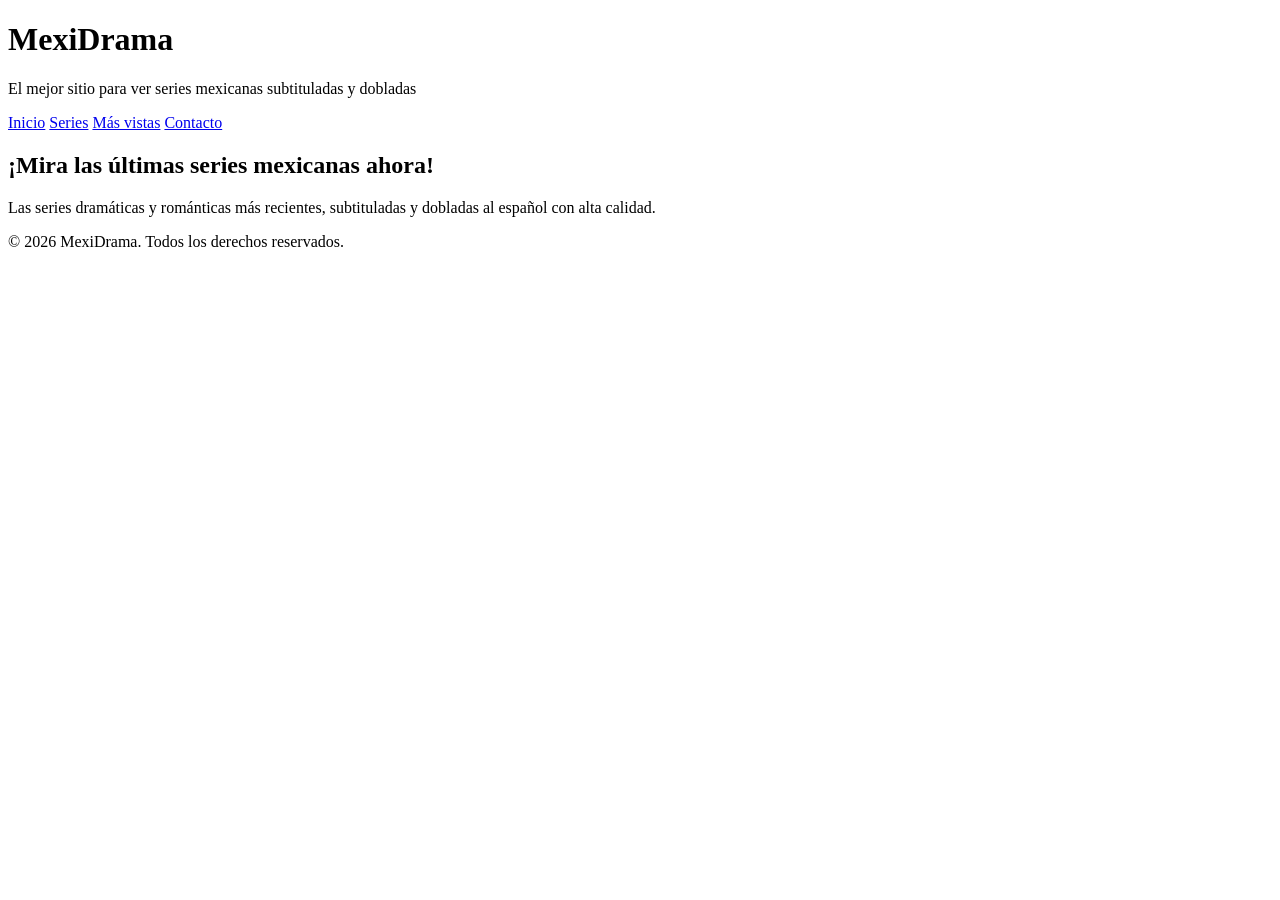
==== index.html @ d23265b2 "Add files via upload" ====
<!DOCTYPE html>
<html lang="es">
<head>
  <meta charset="UTF-8">
  <meta name="viewport" content="width=device-width, initial-scale=1.0">

  <title>MexiDrama | Series Mexicanas Subtituladas y Dobladas</title>
  <meta name="description" content="MexiDrama: el mejor sitio para ver las últimas series mexicanas con subtítulos y dobladas al español. ¡Descubre tus series favoritas ahora!">
  <meta name="keywords" content="series mexicanas, series mexicanas subtituladas, series mexicanas dobladas, MexiDrama, ver series mexicanas">
  <meta name="robots" content="index, follow">

  <link rel="stylesheet" href="style.css">
</head>

<body>

<header>
  <div class="logo">
    <h1>MexiDrama</h1>
    <p>El mejor sitio para ver series mexicanas subtituladas y dobladas</p>
  </div>
  <nav>
    <a href="#">Inicio</a>
    <a href="#">Series</a>
    <a href="#">Más vistas</a>
    <a href="#">Contacto</a>
  </nav>
</header>

<main>
  <section class="hero">
    <h2>¡Mira las últimas series mexicanas ahora!</h2>
    <p>Las series dramáticas y románticas más recientes, subtituladas y dobladas al español con alta calidad.</p>
  </section>

  <section class="series-container" id="series-list">
    <!-- Las series se generarán aquí automáticamente -->
  </section>
</main>

<footer>
  <p>© 2026 MexiDrama. Todos los derechos reservados.</p>
</footer>

<script src="script.js"></script>
</body>
</html>
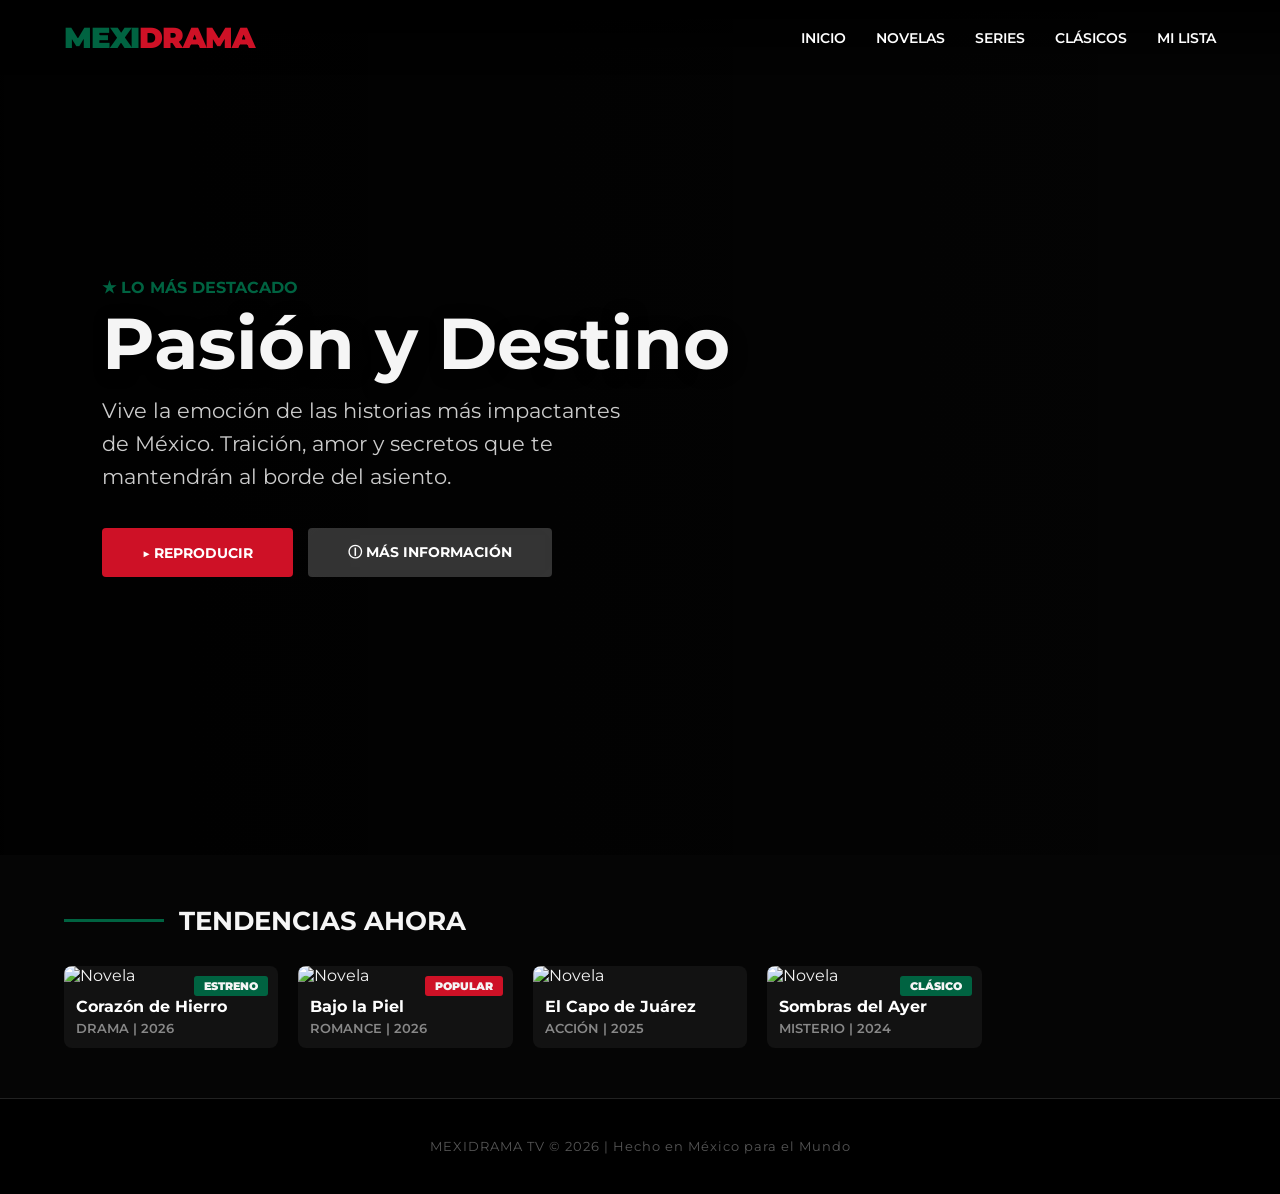
==== commit 80284b9b: "Update index.html" ====
--- a/index.html
+++ b/index.html
@@ -1,47 +1,277 @@
 <!DOCTYPE html>
 <html lang="es">
 <head>
-  <meta charset="UTF-8">
-  <meta name="viewport" content="width=device-width, initial-scale=1.0">
-
-  <title>MexiDrama | Series Mexicanas Subtituladas y Dobladas</title>
-  <meta name="description" content="MexiDrama: el mejor sitio para ver las últimas series mexicanas con subtítulos y dobladas al español. ¡Descubre tus series favoritas ahora!">
-  <meta name="keywords" content="series mexicanas, series mexicanas subtituladas, series mexicanas dobladas, MexiDrama, ver series mexicanas">
-  <meta name="robots" content="index, follow">
-
-  <link rel="stylesheet" href="style.css">
+    <meta charset="UTF-8">
+    <meta name="viewport" content="width=device-width, initial-scale=1.0">
+    <title>MEXIDRAMA | Las Mejores Telenovelas Mexicanas</title>
+    <meta name="description" content="Disfruta de las mejores telenovelas mexicanas, clásicos de Televisa, TV Azteca y estrenos exclusivos en alta definición.">
+    <meta name="keywords" content="telenovelas, series mexicanas, drama latino, estrenos, MexiDrama, ver novelas online">
+    
+    <link href="https://fonts.googleapis.com/css2?family=Montserrat:wght@400;700;900&display=swap" rel="stylesheet">
+    
+    <style>
+        :root {
+            --mex-red: #ce1126; /* Rojo Bandera */
+            --mex-green: #006341; /* Verde Bandera */
+            --bg-dark: #050505;
+            --card-bg: #121212;
+            --text-light: #f5f5f5;
+            --accent: #ebc034;
+        }
+
+        * {
+            margin: 0;
+            padding: 0;
+            box-sizing: border-box;
+            font-family: 'Montserrat', sans-serif;
+        }
+
+        body {
+            background-color: var(--bg-dark);
+            color: var(--text-light);
+            overflow-x: hidden;
+        }
+
+        /* Header Estilo Premium */
+        header {
+            display: flex;
+            justify-content: space-between;
+            align-items: center;
+            padding: 20px 5%;
+            background: linear-gradient(to bottom, rgba(0,0,0,0.9), transparent);
+            position: fixed;
+            width: 100%;
+            z-index: 1000;
+            transition: all 0.4s ease;
+        }
+
+        .logo {
+            font-size: 1.8rem;
+            font-weight: 900;
+            letter-spacing: -1px;
+            color: var(--mex-green);
+            text-decoration: none;
+        }
+
+        .logo span { color: var(--mex-red); }
+
+        nav ul {
+            display: flex;
+            list-style: none;
+            gap: 30px;
+        }
+
+        nav ul li a {
+            color: white;
+            text-decoration: none;
+            font-weight: 600;
+            font-size: 0.9rem;
+            text-transform: uppercase;
+            transition: 0.3s;
+        }
+
+        nav ul li a:hover { color: var(--mex-red); }
+
+        /* Hero Section (Banner Principal) */
+        .hero {
+            height: 95vh;
+            background: linear-gradient(to right, rgba(0,0,0,0.9), rgba(0,0,0,0.2)), 
+                        url('https://images.unsplash.com/photo-1518105779142-d975f22f1b0a?q=80&w=2000&auto=format&fit=crop');
+            background-size: cover;
+            background-position: center;
+            display: flex;
+            flex-direction: column;
+            justify-content: center;
+            padding: 0 8%;
+        }
+
+        .hero h1 {
+            font-size: 4.5rem;
+            margin-bottom: 15px;
+            line-height: 1;
+            text-shadow: 3px 3px 15px rgba(0,0,0,0.8);
+        }
+
+        .hero p {
+            font-size: 1.3rem;
+            max-width: 550px;
+            margin-bottom: 35px;
+            color: #ccc;
+            line-height: 1.6;
+        }
+
+        .btn-group { display: flex; gap: 15px; }
+
+        .btn {
+            padding: 15px 40px;
+            border-radius: 4px;
+            font-weight: bold;
+            text-decoration: none;
+            text-transform: uppercase;
+            transition: 0.3s;
+            cursor: pointer;
+            border: none;
+            font-size: 0.9rem;
+        }
+
+        .btn-play { background-color: var(--mex-red); color: white; }
+        .btn-info { background-color: rgba(255,255,255,0.2); color: white; backdrop-filter: blur(10px); }
+
+        .btn:hover { transform: scale(1.05); filter: brightness(1.1); }
+
+        /* Secciones de Contenido */
+        .content-section { padding: 50px 5%; }
+
+        .section-header {
+            display: flex;
+            align-items: center;
+            gap: 15px;
+            margin-bottom: 30px;
+        }
+
+        .section-header h2 { font-size: 1.6rem; font-weight: 700; }
+        .line { height: 3px; background: var(--mex-green); flex-grow: 1; max-width: 100px; }
+
+        .grid {
+            display: grid;
+            grid-template-columns: repeat(auto-fill, minmax(210px, 1fr));
+            gap: 20px;
+        }
+
+        .movie-card {
+            background: var(--card-bg);
+            border-radius: 8px;
+            overflow: hidden;
+            transition: 0.5s cubic-bezier(0.175, 0.885, 0.32, 1.275);
+            position: relative;
+            cursor: pointer;
+        }
+
+        .movie-card:hover {
+            transform: scale(1.08);
+            z-index: 2;
+            box-shadow: 0 15px 30px rgba(0,0,0,0.5);
+        }
+
+        .movie-card img { width: 100%; height: 300px; object-fit: cover; }
+
+        .movie-info { padding: 12px; }
+        .movie-info h3 { font-size: 1rem; margin-bottom: 5px; color: #fff; }
+        .genre { font-size: 0.8rem; color: #888; font-weight: 600; }
+
+        .tag {
+            position: absolute;
+            top: 10px;
+            right: 10px;
+            background: var(--mex-green);
+            padding: 3px 10px;
+            border-radius: 3px;
+            font-size: 0.7rem;
+            font-weight: 900;
+        }
+
+        /* Footer */
+        footer {
+            background: #000;
+            padding: 40px 5%;
+            text-align: center;
+            border-top: 1px solid #222;
+        }
+
+        footer p { color: #555; font-size: 0.8rem; letter-spacing: 1px; }
+
+        /* Responsive */
+        @media (max-width: 768px) {
+            .hero h1 { font-size: 2.8rem; }
+            nav { display: none; }
+        }
+    </style>
 </head>
-
 <body>
 
-<header>
-  <div class="logo">
-    <h1>MexiDrama</h1>
-    <p>El mejor sitio para ver series mexicanas subtituladas y dobladas</p>
-  </div>
-  <nav>
-    <a href="#">Inicio</a>
-    <a href="#">Series</a>
-    <a href="#">Más vistas</a>
-    <a href="#">Contacto</a>
-  </nav>
-</header>
-
-<main>
-  <section class="hero">
-    <h2>¡Mira las últimas series mexicanas ahora!</h2>
-    <p>Las series dramáticas y románticas más recientes, subtituladas y dobladas al español con alta calidad.</p>
-  </section>
-
-  <section class="series-container" id="series-list">
-    <!-- Las series se generarán aquí automáticamente -->
-  </section>
-</main>
-
-<footer>
-  <p>© 2026 MexiDrama. Todos los derechos reservados.</p>
-</footer>
-
-<script src="script.js"></script>
+    <header id="navbar">
+        <a href="#" class="logo">MEXI<span>DRAMA</span></a>
+        <nav>
+            <ul>
+                <li><a href="#">Inicio</a></li>
+                <li><a href="#">Novelas</a></li>
+                <li><a href="#">Series</a></li>
+                <li><a href="#">Clásicos</a></li>
+                <li><a href="#">Mi Lista</a></li>
+            </ul>
+        </nav>
+    </header>
+
+    <section class="hero">
+        <div style="color: var(--mex-green); font-weight: bold; margin-bottom: 10px;">★ LO MÁS DESTACADO</div>
+        <h1>Pasión y Destino</h1>
+        <p>Vive la emoción de las historias más impactantes de México. Traición, amor y secretos que te mantendrán al borde del asiento.</p>
+        <div class="btn-group">
+            <button class="btn btn-play">▶ Reproducir</button>
+            <button class="btn btn-info">ⓘ Más Información</button>
+        </div>
+    </section>
+
+    <main class="content-section">
+        <div class="section-header">
+            <div class="line"></div>
+            <h2>TENDENCIAS AHORA</h2>
+        </div>
+        
+        <div class="grid">
+            <div class="movie-card">
+                <div class="tag">ESTRENO</div>
+                <img src="https://images.unsplash.com/photo-1616530940355-351fabd9524b?q=80&w=500&auto=format&fit=crop" alt="Novela">
+                <div class="movie-info">
+                    <h3>Corazón de Hierro</h3>
+                    <div class="genre">DRAMA | 2026</div>
+                </div>
+            </div>
+
+            <div class="movie-card">
+                <div class="tag" style="background: var(--mex-red);">POPULAR</div>
+                <img src="https://images.unsplash.com/photo-1534447677768-be436bb09401?q=80&w=500&auto=format&fit=crop" alt="Novela">
+                <div class="movie-info">
+                    <h3>Bajo la Piel</h3>
+                    <div class="genre">ROMANCE | 2026</div>
+                </div>
+            </div>
+
+            <div class="movie-card">
+                <img src="https://images.unsplash.com/photo-1598899134739-24c46f58b8c0?q=80&w=500&auto=format&fit=crop" alt="Novela">
+                <div class="movie-info">
+                    <h3>El Capo de Juárez</h3>
+                    <div class="genre">ACCIÓN | 2025</div>
+                </div>
+            </div>
+
+            <div class="movie-card">
+                <div class="tag">CLÁSICO</div>
+                <img src="https://images.unsplash.com/photo-1514306191717-452ec28c7814?q=80&w=500&auto=format&fit=crop" alt="Novela">
+                <div class="movie-info">
+                    <h3>Sombras del Ayer</h3>
+                    <div class="genre">MISTERIO | 2024</div>
+                </div>
+            </div>
+        </div>
+    </main>
+
+    <footer>
+        <p>MEXIDRAMA TV &copy; 2026 | Hecho en México para el Mundo</p>
+    </footer>
+
+    <script>
+        // Efecto scroll en el header
+        window.addEventListener('scroll', function() {
+            const navbar = document.getElementById('navbar');
+            if (window.scrollY > 100) {
+                navbar.style.background = 'rgba(0,0,0,0.95)';
+                navbar.style.padding = '15px 5%';
+            } else {
+                navbar.style.background = 'linear-gradient(to bottom, rgba(0,0,0,0.9), transparent)';
+                navbar.style.padding = '20px 5%';
+            }
+        });
+    </script>
 </body>
-</html>+</html>
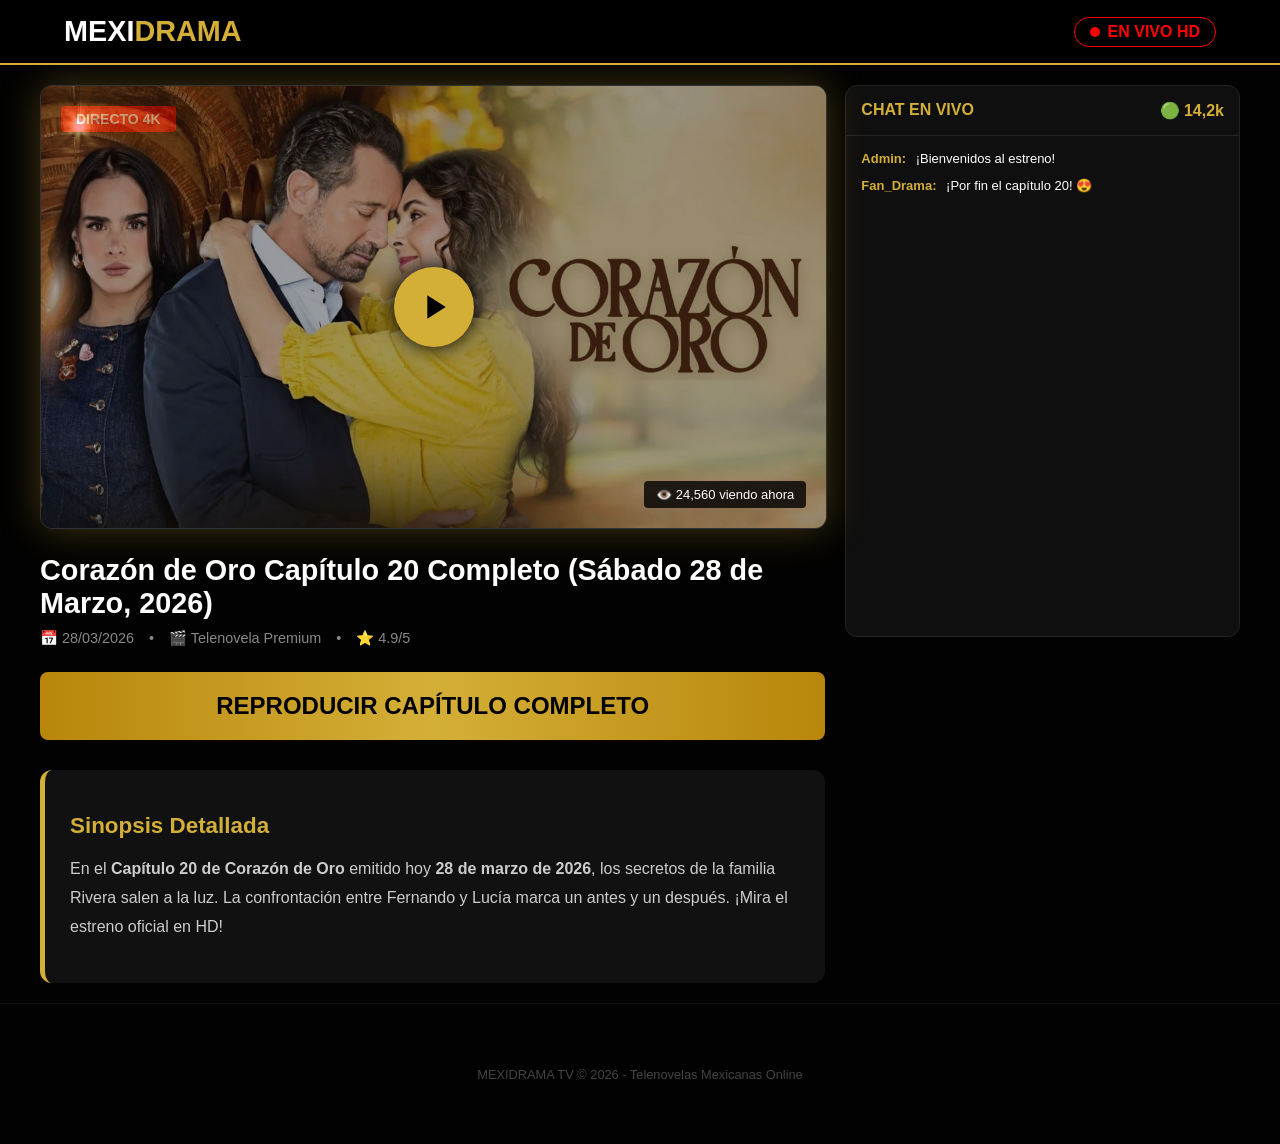
==== commit c9c6a5cf: "Update index.html" ====
--- a/index.html
+++ b/index.html
@@ -1,277 +1,153 @@
 <!DOCTYPE html>
 <html lang="es">
 <head>
-    <meta charset="UTF-8">
-    <meta name="viewport" content="width=device-width, initial-scale=1.0">
-    <title>MEXIDRAMA | Las Mejores Telenovelas Mexicanas</title>
-    <meta name="description" content="Disfruta de las mejores telenovelas mexicanas, clásicos de Televisa, TV Azteca y estrenos exclusivos en alta definición.">
-    <meta name="keywords" content="telenovelas, series mexicanas, drama latino, estrenos, MexiDrama, ver novelas online">
-    
-    <link href="https://fonts.googleapis.com/css2?family=Montserrat:wght@400;700;900&display=swap" rel="stylesheet">
-    
-    <style>
-        :root {
-            --mex-red: #ce1126; /* Rojo Bandera */
-            --mex-green: #006341; /* Verde Bandera */
-            --bg-dark: #050505;
-            --card-bg: #121212;
-            --text-light: #f5f5f5;
-            --accent: #ebc034;
-        }
+<meta charset="UTF-8">
+<meta name="viewport" content="width=device-width, initial-scale=1.0">
 
-        * {
-            margin: 0;
-            padding: 0;
-            box-sizing: border-box;
-            font-family: 'Montserrat', sans-serif;
-        }
+<title>🔴 EN VIVO: Corazón de Oro Capítulo 20 Completo - Sábado 28 de Marzo, 2026 | MexiDrama</title>
+<meta name="description" content="Mira el estreno de Corazón de Oro Capítulo 20 completo. Streaming en vivo hoy sábado 28 de marzo en Full HD sin comerciales. Drama, romance y secretos familiares de los Rivera.">
+<meta name="keywords" content="Corazón de Oro, Capítulo 20, ver online, telenovelas mexicanas 2026, streaming en vivo, episodio completo, drama mexicano, romance, secretos familiares, Fernando y Lucía">
 
-        body {
-            background-color: var(--bg-dark);
-            color: var(--text-light);
-            overflow-x: hidden;
-        }
+<link rel="canonical" href="https://mexidrama.github.io/corazon-de-oro/capitulo-20.html">
 
-        /* Header Estilo Premium */
-        header {
-            display: flex;
-            justify-content: space-between;
-            align-items: center;
-            padding: 20px 5%;
-            background: linear-gradient(to bottom, rgba(0,0,0,0.9), transparent);
-            position: fixed;
-            width: 100%;
-            z-index: 1000;
-            transition: all 0.4s ease;
-        }
+<script type="application/ld+json">
+{
+  "@context": "https://schema.org",
+  "@type": "VideoObject",
+  "name": "Corazón de Oro Capítulo 20 en Vivo",
+  "description": "Streaming oficial del capítulo 20 de Corazón de Oro emitido hoy 28 de Marzo. Revelación del testamento y secretos de Fernando.",
+  "thumbnailUrl": "https://mexidrama.github.io/images/corazon-de-oro-22.jpg",
+  "uploadDate": "2026-03-28T18:00:00+00:00",
+  "publication": {
+    "@type": "BroadcastEvent",
+    "isLiveBroadcast": true,
+    "startDate": "2026-03-28T18:00:00+00:00",
+    "endDate": "2026-03-28T22:00:00+00:00"
+  },
+  "contentUrl": "https://mexidrama.github.io/corazon-de-oro/capitulo-20.html",
+  "embedUrl": "https://mexidrama.github.io/corazon-de-oro/capitulo-20.html"
+}
+</script>
 
-        .logo {
-            font-size: 1.8rem;
-            font-weight: 900;
-            letter-spacing: -1px;
-            color: var(--mex-green);
-            text-decoration: none;
-        }
+<style>
+:root { 
+    --mex-red: #ce1126; --mex-green: #006341; --live-red: #ff0000; 
+    --gold: #d4af37; --chat-bg: #0f0f0f; 
+}
+body { margin: 0; font-family: 'Segoe UI', sans-serif; background: #020202; color: #fff; overflow-x: hidden; }
 
-        .logo span { color: var(--mex-red); }
+/* الهيدر */
+.header { 
+    background: #000; padding: 15px 5%; border-bottom: 2px solid var(--gold); 
+    display: flex; justify-content: space-between; align-items: center; 
+    position: sticky; top: 0; z-index: 1000;
+}
+.logo { font-weight: 900; font-size: 1.8rem; color: #fff; text-decoration: none; }
+.logo span { color: var(--gold); }
+.live-indicator { display: flex; align-items: center; gap: 8px; border: 1px solid var(--live-red); padding: 5px 15px; border-radius: 20px; }
+.dot { width: 10px; height: 10px; background: var(--live-red); border-radius: 50%; animation: blink 1s infinite; }
+@keyframes blink { 0%, 100% { opacity: 1; } 50% { opacity: 0.3; } }
 
-        nav ul {
-            display: flex;
-            list-style: none;
-            gap: 30px;
-        }
+.container { max-width: 1200px; margin: auto; padding: 20px; display: flex; flex-wrap: wrap; gap: 20px; }
+.main-video { flex: 2; min-width: 320px; }
 
-        nav ul li a {
-            color: white;
-            text-decoration: none;
-            font-weight: 600;
-            font-size: 0.9rem;
-            text-transform: uppercase;
-            transition: 0.3s;
-        }
+/* مشغل الفيديو الوهمي - يوجه لصفحة الحلقة */
+.video-wrapper { 
+    position: relative; width: 100%; aspect-ratio: 16/9; background: #111; 
+    border-radius: 12px; overflow: hidden; box-shadow: 0 0 40px rgba(212, 175, 55, 0.3); 
+    cursor: pointer; border: 1px solid #333; 
+}
+.video-wrapper img { width: 100%; height: 100%; object-fit: cover; opacity: 0.6; transition: 0.5s; }
+.video-wrapper:hover img { opacity: 0.4; transform: scale(1.02); }
+.play-icon { 
+    position: absolute; top: 50%; left: 50%; transform: translate(-50%, -50%); 
+    background: var(--gold); width: 80px; height: 80px; border-radius: 50%; 
+    display: flex; align-items: center; justify-content: center; box-shadow: 0 0 20px #000;
+}
+.live-overlay { position: absolute; top: 20px; left: 20px; background: var(--live-red); color: white; padding: 5px 15px; font-weight: 900; border-radius: 4px; font-size: 14px; }
 
-        nav ul li a:hover { color: var(--mex-red); }
+/* الدردشة */
+.chat-container { flex: 1; min-width: 320px; background: var(--chat-bg); border-radius: 12px; border: 1px solid #222; display: flex; flex-direction: column; height: 550px; }
+.chat-header { padding: 15px; border-bottom: 1px solid #222; font-weight: bold; color: var(--gold); display: flex; justify-content: space-between; }
+.chat-messages { flex: 1; padding: 15px; overflow-y: hidden; font-size: 13px; display: flex; flex-direction: column; gap: 12px; }
+.msg { animation: slideIn 0.3s ease-out; }
+.user { font-weight: bold; color: var(--gold); margin-right: 6px; }
+@keyframes slideIn { from { opacity: 0; transform: translateX(20px); } to { opacity: 1; transform: translateX(0); } }
 
-        /* Hero Section (Banner Principal) */
-        .hero {
-            height: 95vh;
-            background: linear-gradient(to right, rgba(0,0,0,0.9), rgba(0,0,0,0.2)), 
-                        url('https://images.unsplash.com/photo-1518105779142-d975f22f1b0a?q=80&w=2000&auto=format&fit=crop');
-            background-size: cover;
-            background-position: center;
-            display: flex;
-            flex-direction: column;
-            justify-content: center;
-            padding: 0 8%;
-        }
+/* أزرار */
+.watch-button { 
+    display: block; background: linear-gradient(90deg, #b8860b, #d4af37, #b8860b); 
+    color: #000; text-align: center; padding: 20px; text-decoration: none; 
+    border-radius: 8px; font-size: 1.5rem; font-weight: 900; margin-top: 25px; 
+    transition: 0.3s; text-transform: uppercase;
+}
+.watch-button:hover { transform: translateY(-3px); filter: brightness(1.2); }
 
-        .hero h1 {
-            font-size: 4.5rem;
-            margin-bottom: 15px;
-            line-height: 1;
-            text-shadow: 3px 3px 15px rgba(0,0,0,0.8);
-        }
+.info-box { background: #111; padding: 25px; border-radius: 12px; margin-top: 30px; border-left: 5px solid var(--gold); }
+h1 { font-size: 1.8rem; margin: 25px 0 10px; }
+.meta-info { color: #888; font-size: 0.9rem; margin-bottom: 20px; display: flex; gap: 15px; }
 
-        .hero p {
-            font-size: 1.3rem;
-            max-width: 550px;
-            margin-bottom: 35px;
-            color: #ccc;
-            line-height: 1.6;
-        }
-
-        .btn-group { display: flex; gap: 15px; }
-
-        .btn {
-            padding: 15px 40px;
-            border-radius: 4px;
-            font-weight: bold;
-            text-decoration: none;
-            text-transform: uppercase;
-            transition: 0.3s;
-            cursor: pointer;
-            border: none;
-            font-size: 0.9rem;
-        }
-
-        .btn-play { background-color: var(--mex-red); color: white; }
-        .btn-info { background-color: rgba(255,255,255,0.2); color: white; backdrop-filter: blur(10px); }
-
-        .btn:hover { transform: scale(1.05); filter: brightness(1.1); }
-
-        /* Secciones de Contenido */
-        .content-section { padding: 50px 5%; }
-
-        .section-header {
-            display: flex;
-            align-items: center;
-            gap: 15px;
-            margin-bottom: 30px;
-        }
-
-        .section-header h2 { font-size: 1.6rem; font-weight: 700; }
-        .line { height: 3px; background: var(--mex-green); flex-grow: 1; max-width: 100px; }
-
-        .grid {
-            display: grid;
-            grid-template-columns: repeat(auto-fill, minmax(210px, 1fr));
-            gap: 20px;
-        }
-
-        .movie-card {
-            background: var(--card-bg);
-            border-radius: 8px;
-            overflow: hidden;
-            transition: 0.5s cubic-bezier(0.175, 0.885, 0.32, 1.275);
-            position: relative;
-            cursor: pointer;
-        }
-
-        .movie-card:hover {
-            transform: scale(1.08);
-            z-index: 2;
-            box-shadow: 0 15px 30px rgba(0,0,0,0.5);
-        }
-
-        .movie-card img { width: 100%; height: 300px; object-fit: cover; }
-
-        .movie-info { padding: 12px; }
-        .movie-info h3 { font-size: 1rem; margin-bottom: 5px; color: #fff; }
-        .genre { font-size: 0.8rem; color: #888; font-weight: 600; }
-
-        .tag {
-            position: absolute;
-            top: 10px;
-            right: 10px;
-            background: var(--mex-green);
-            padding: 3px 10px;
-            border-radius: 3px;
-            font-size: 0.7rem;
-            font-weight: 900;
-        }
-
-        /* Footer */
-        footer {
-            background: #000;
-            padding: 40px 5%;
-            text-align: center;
-            border-top: 1px solid #222;
-        }
-
-        footer p { color: #555; font-size: 0.8rem; letter-spacing: 1px; }
-
-        /* Responsive */
-        @media (max-width: 768px) {
-            .hero h1 { font-size: 2.8rem; }
-            nav { display: none; }
-        }
-    </style>
+footer { text-align: center; padding: 50px; color: #444; font-size: 0.8rem; border-top: 1px solid #111; }
+</style>
 </head>
 <body>
 
-    <header id="navbar">
-        <a href="#" class="logo">MEXI<span>DRAMA</span></a>
-        <nav>
-            <ul>
-                <li><a href="#">Inicio</a></li>
-                <li><a href="#">Novelas</a></li>
-                <li><a href="#">Series</a></li>
-                <li><a href="#">Clásicos</a></li>
-                <li><a href="#">Mi Lista</a></li>
-            </ul>
-        </nav>
-    </header>
+<header class="header">
+    <a href="/" class="logo">MEXI<span>DRAMA</span></a>
+    <div class="live-indicator"><div class="dot"></div><span style="font-weight: bold; color: var(--live-red);">EN VIVO HD</span></div>
+</header>
 
-    <section class="hero">
-        <div style="color: var(--mex-green); font-weight: bold; margin-bottom: 10px;">★ LO MÁS DESTACADO</div>
-        <h1>Pasión y Destino</h1>
-        <p>Vive la emoción de las historias más impactantes de México. Traición, amor y secretos que te mantendrán al borde del asiento.</p>
-        <div class="btn-group">
-            <button class="btn btn-play">▶ Reproducir</button>
-            <button class="btn btn-info">ⓘ Más Información</button>
-        </div>
-    </section>
-
-    <main class="content-section">
-        <div class="section-header">
-            <div class="line"></div>
-            <h2>TENDENCIAS AHORA</h2>
-        </div>
-        
-        <div class="grid">
-            <div class="movie-card">
-                <div class="tag">ESTRENO</div>
-                <img src="https://images.unsplash.com/photo-1616530940355-351fabd9524b?q=80&w=500&auto=format&fit=crop" alt="Novela">
-                <div class="movie-info">
-                    <h3>Corazón de Hierro</h3>
-                    <div class="genre">DRAMA | 2026</div>
-                </div>
-            </div>
-
-            <div class="movie-card">
-                <div class="tag" style="background: var(--mex-red);">POPULAR</div>
-                <img src="https://images.unsplash.com/photo-1534447677768-be436bb09401?q=80&w=500&auto=format&fit=crop" alt="Novela">
-                <div class="movie-info">
-                    <h3>Bajo la Piel</h3>
-                    <div class="genre">ROMANCE | 2026</div>
-                </div>
-            </div>
-
-            <div class="movie-card">
-                <img src="https://images.unsplash.com/photo-1598899134739-24c46f58b8c0?q=80&w=500&auto=format&fit=crop" alt="Novela">
-                <div class="movie-info">
-                    <h3>El Capo de Juárez</h3>
-                    <div class="genre">ACCIÓN | 2025</div>
-                </div>
-            </div>
-
-            <div class="movie-card">
-                <div class="tag">CLÁSICO</div>
-                <img src="https://images.unsplash.com/photo-1514306191717-452ec28c7814?q=80&w=500&auto=format&fit=crop" alt="Novela">
-                <div class="movie-info">
-                    <h3>Sombras del Ayer</h3>
-                    <div class="genre">MISTERIO | 2024</div>
-                </div>
+<div class="container">
+    <div class="main-video">
+        <div class="video-wrapper" onclick="window.location.href='https://mexidrama.github.io/corazon-de-oro/capitulo-20.html';">
+            <div class="live-overlay">DIRECTO 4K</div>
+            <img src="https://mexidrama.github.io/images/corazon-de-oro-22.jpg" alt="Corazón de Oro">
+            <div class="play-icon"><svg width="40" height="40" viewBox="0 0 24 24" fill="black"><path d="M8 5v14l11-7z"/></svg></div>
+            <div style="position: absolute; bottom: 20px; right: 20px; background: rgba(0,0,0,0.8); padding: 6px 12px; border-radius: 4px; font-size: 13px;">
+                👁️ <span id="viewers">24,560</span> viendo ahora
             </div>
         </div>
-    </main>
 
-    <footer>
-        <p>MEXIDRAMA TV &copy; 2026 | Hecho en México para el Mundo</p>
-    </footer>
+        <h1>Corazón de Oro Capítulo 20 Completo (Sábado 28 de Marzo, 2026)</h1>
+        
+        <div class="meta-info"><span>📅 28/03/2026</span> • <span>🎬 Telenovela Premium</span> • <span>⭐ 4.9/5</span></div>
 
-    <script>
-        // Efecto scroll en el header
-        window.addEventListener('scroll', function() {
-            const navbar = document.getElementById('navbar');
-            if (window.scrollY > 100) {
-                navbar.style.background = 'rgba(0,0,0,0.95)';
-                navbar.style.padding = '15px 5%';
-            } else {
-                navbar.style.background = 'linear-gradient(to bottom, rgba(0,0,0,0.9), transparent)';
-                navbar.style.padding = '20px 5%';
-            }
-        });
-    </script>
+        <a href="https://mexidrama.github.io/corazon-de-oro/capitulo-20.html" class="watch-button">REPRODUCIR CAPÍTULO COMPLETO</a>
+
+        <div class="info-box">
+            <h2 style="color: var(--gold); font-size: 1.4rem; margin-bottom: 15px;">Sinopsis Detallada</h2>
+            <div style="line-height: 1.8; color: #ccc;">
+                <p>En el <strong>Capítulo 20 de Corazón de Oro</strong> emitido hoy <strong>28 de marzo de 2026</strong>, los secretos de la familia Rivera salen a la luz. La confrontación entre Fernando y Lucía marca un antes y un después. ¡Mira el estreno oficial en HD!</p>
+            </div>
+        </div>
+    </div>
+
+    <div class="chat-container">
+        <div class="chat-header"><span>CHAT EN VIVO</span> <span>🟢 14,2k</span></div>
+        <div class="chat-messages" id="chat-box">
+            <div class="msg"><span class="user">Admin:</span> <span class="text">¡Bienvenidos al estreno!</span></div>
+            <div class="msg"><span class="user">Fan_Drama:</span> <span class="text">¡Por fin el capítulo 20! 😍</span></div>
+        </div>
+    </div>
+</div>
+
+<footer><p>MEXIDRAMA TV © 2026 - Telenovelas Mexicanas Online</p></footer>
+
+<script>
+setInterval(() => {
+    let count = Math.floor(Math.random() * (26500 - 24500) + 24500);
+    document.getElementById('viewers').innerText = count.toLocaleString();
+}, 3000);
+
+const msgs = ["¡Qué fuerte el secreto!", "Saludos desde CDMX", "¿Ya empezó?", "Fernando es un traidor", "Me encanta!", "Increíble calidad"];
+const chatBox = document.getElementById('chat-box');
+setInterval(() => {
+    const d = document.createElement('div'); d.className = 'msg';
+    d.innerHTML = `<span class="user">User_${Math.floor(Math.random()*99)}:</span> <span class="text">${msgs[Math.floor(Math.random()*msgs.length)]}</span>`;
+    chatBox.appendChild(d);
+    if (chatBox.childNodes.length > 15) chatBox.removeChild(chatBox.firstChild);
+}, 3500);
+</script>
+
 </body>
 </html>
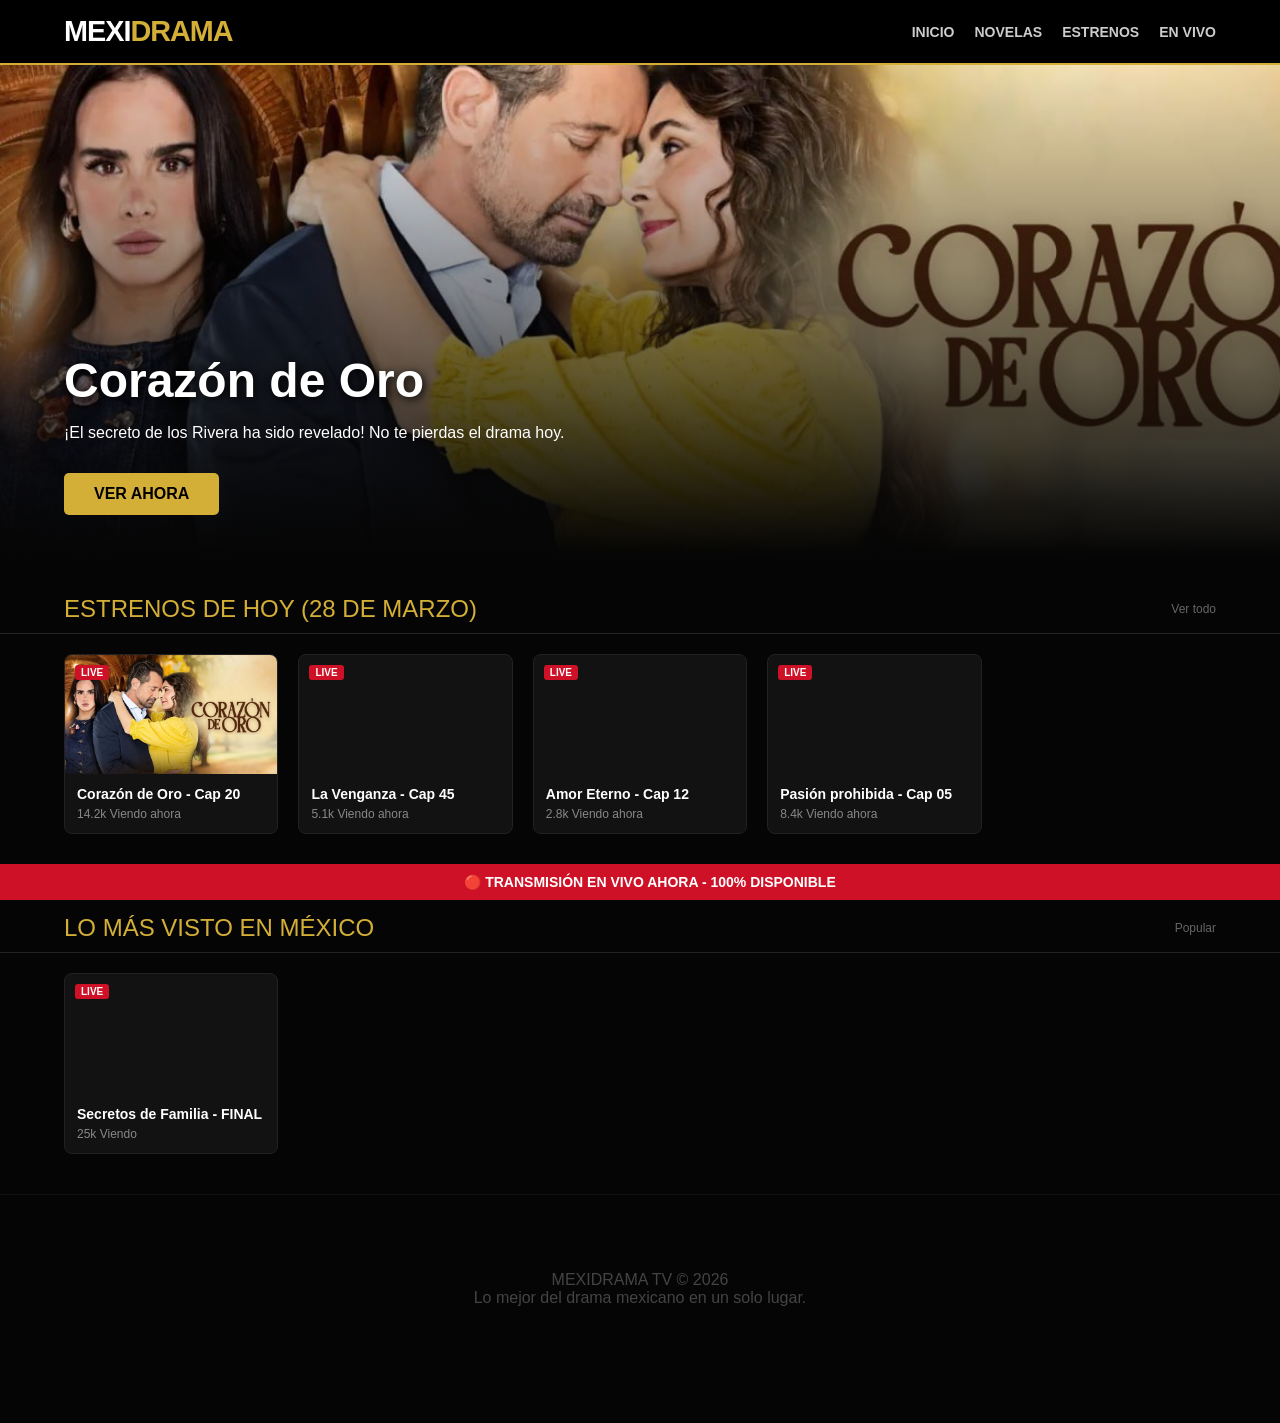
==== commit 5b71e453: "Update index.html" ====
--- a/index.html
+++ b/index.html
@@ -4,150 +4,134 @@
 <meta charset="UTF-8">
 <meta name="viewport" content="width=device-width, initial-scale=1.0">
 
-<title>🔴 EN VIVO: Corazón de Oro Capítulo 20 Completo - Sábado 28 de Marzo, 2026 | MexiDrama</title>
-<meta name="description" content="Mira el estreno de Corazón de Oro Capítulo 20 completo. Streaming en vivo hoy sábado 28 de marzo en Full HD sin comerciales. Drama, romance y secretos familiares de los Rivera.">
-<meta name="keywords" content="Corazón de Oro, Capítulo 20, ver online, telenovelas mexicanas 2026, streaming en vivo, episodio completo, drama mexicano, romance, secretos familiares, Fernando y Lucía">
-
-<link rel="canonical" href="https://mexidrama.github.io/corazon-de-oro/capitulo-20.html">
-
-<script type="application/ld+json">
-{
-  "@context": "https://schema.org",
-  "@type": "VideoObject",
-  "name": "Corazón de Oro Capítulo 20 en Vivo",
-  "description": "Streaming oficial del capítulo 20 de Corazón de Oro emitido hoy 28 de Marzo. Revelación del testamento y secretos de Fernando.",
-  "thumbnailUrl": "https://mexidrama.github.io/images/corazon-de-oro-22.jpg",
-  "uploadDate": "2026-03-28T18:00:00+00:00",
-  "publication": {
-    "@type": "BroadcastEvent",
-    "isLiveBroadcast": true,
-    "startDate": "2026-03-28T18:00:00+00:00",
-    "endDate": "2026-03-28T22:00:00+00:00"
-  },
-  "contentUrl": "https://mexidrama.github.io/corazon-de-oro/capitulo-20.html",
-  "embedUrl": "https://mexidrama.github.io/corazon-de-oro/capitulo-20.html"
-}
-</script>
+<title>MexiDrama | Ver Telenovelas Mexicanas Gratis en Vivo HD</title>
+<meta name="description" content="La plataforma #1 para ver Corazón de Oro y las mejores telenovelas mexicanas de 2026 en vivo. Capítulos completos en Full HD sin registros.">
+<link rel="canonical" href="https://mexidrama.github.io/">
 
 <style>
 :root { 
-    --mex-red: #ce1126; --mex-green: #006341; --live-red: #ff0000; 
-    --gold: #d4af37; --chat-bg: #0f0f0f; 
+    --gold: #d4af37; --mex-red: #ce1126; --bg-dark: #050505; --card-bg: #121212;
 }
-body { margin: 0; font-family: 'Segoe UI', sans-serif; background: #020202; color: #fff; overflow-x: hidden; }
+body { margin: 0; font-family: 'Segoe UI', Roboto, sans-serif; background: var(--bg-dark); color: #fff; overflow-x: hidden; }
 
-/* الهيدر */
+/* الهيدر الاحترافي */
 .header { 
     background: #000; padding: 15px 5%; border-bottom: 2px solid var(--gold); 
     display: flex; justify-content: space-between; align-items: center; 
     position: sticky; top: 0; z-index: 1000;
 }
-.logo { font-weight: 900; font-size: 1.8rem; color: #fff; text-decoration: none; }
+.logo { font-weight: 900; font-size: 1.8rem; color: #fff; text-decoration: none; letter-spacing: -1px; }
 .logo span { color: var(--gold); }
-.live-indicator { display: flex; align-items: center; gap: 8px; border: 1px solid var(--live-red); padding: 5px 15px; border-radius: 20px; }
-.dot { width: 10px; height: 10px; background: var(--live-red); border-radius: 50%; animation: blink 1s infinite; }
-@keyframes blink { 0%, 100% { opacity: 1; } 50% { opacity: 0.3; } }
+.nav-links { display: flex; gap: 20px; font-size: 14px; font-weight: bold; }
+.nav-links a { color: #ccc; text-decoration: none; transition: 0.3s; }
+.nav-links a:hover { color: var(--gold); }
 
-.container { max-width: 1200px; margin: auto; padding: 20px; display: flex; flex-wrap: wrap; gap: 20px; }
-.main-video { flex: 2; min-width: 320px; }
+/* البانر الرئيسي (Hero) */
+.hero { 
+    width: 100%; height: 450px; 
+    background: linear-gradient(to bottom, transparent, var(--bg-dark)), url('https://mexidrama.github.io/images/corazon-de-oro-22.jpg') center/cover;
+    display: flex; flex-direction: column; justify-content: flex-end; padding: 0 5% 40px;
+}
+.hero h1 { font-size: 3rem; margin: 0; color: #fff; text-shadow: 2px 2px 10px #000; }
+.hero-btn { 
+    background: var(--gold); color: #000; padding: 12px 30px; border-radius: 5px; 
+    text-decoration: none; font-weight: 900; width: fit-content; margin-top: 15px;
+}
 
-/* مشغل الفيديو الوهمي - يوجه لصفحة الحلقة */
-.video-wrapper { 
-    position: relative; width: 100%; aspect-ratio: 16/9; background: #111; 
-    border-radius: 12px; overflow: hidden; box-shadow: 0 0 40px rgba(212, 175, 55, 0.3); 
-    cursor: pointer; border: 1px solid #333; 
+/* شبكة الحلقات والأقسام */
+.section-title { padding: 40px 5% 10px; font-size: 1.5rem; color: var(--gold); border-bottom: 1px solid #222; margin-bottom: 20px; display: flex; justify-content: space-between; align-items: center; }
+.section-title span { font-size: 12px; color: #666; cursor: pointer; }
+
+.episodes-grid { 
+    display: grid; grid-template-columns: repeat(auto-fill, minmax(200px, 1fr)); 
+    gap: 20px; padding: 0 5% 40px;
 }
-.video-wrapper img { width: 100%; height: 100%; object-fit: cover; opacity: 0.6; transition: 0.5s; }
-.video-wrapper:hover img { opacity: 0.4; transform: scale(1.02); }
-.play-icon { 
-    position: absolute; top: 50%; left: 50%; transform: translate(-50%, -50%); 
-    background: var(--gold); width: 80px; height: 80px; border-radius: 50%; 
-    display: flex; align-items: center; justify-content: center; box-shadow: 0 0 20px #000;
+.episode-card { 
+    background: var(--card-bg); border-radius: 8px; overflow: hidden; 
+    transition: 0.3s; cursor: pointer; border: 1px solid #222; position: relative;
 }
-.live-overlay { position: absolute; top: 20px; left: 20px; background: var(--live-red); color: white; padding: 5px 15px; font-weight: 900; border-radius: 4px; font-size: 14px; }
+.episode-card:hover { transform: translateY(-5px); border-color: var(--gold); }
+.thumb { width: 100%; aspect-ratio: 16/9; background-size: cover; background-position: center; position: relative; }
+.thumb::before { content: "LIVE"; position: absolute; top: 10px; left: 10px; background: var(--mex-red); font-size: 10px; padding: 2px 6px; border-radius: 3px; font-weight: 900; }
+.card-body { padding: 12px; }
+.card-body h3 { font-size: 14px; margin: 0 0 5px; color: #fff; }
+.card-body p { font-size: 12px; color: #888; margin: 0; }
 
-/* الدردشة */
-.chat-container { flex: 1; min-width: 320px; background: var(--chat-bg); border-radius: 12px; border: 1px solid #222; display: flex; flex-direction: column; height: 550px; }
-.chat-header { padding: 15px; border-bottom: 1px solid #222; font-weight: bold; color: var(--gold); display: flex; justify-content: space-between; }
-.chat-messages { flex: 1; padding: 15px; overflow-y: hidden; font-size: 13px; display: flex; flex-direction: column; gap: 12px; }
-.msg { animation: slideIn 0.3s ease-out; }
-.user { font-weight: bold; color: var(--gold); margin-right: 6px; }
-@keyframes slideIn { from { opacity: 0; transform: translateX(20px); } to { opacity: 1; transform: translateX(0); } }
+/* شريط البث المباشر السفلي */
+.live-bar { background: var(--mex-red); color: white; text-align: center; padding: 10px; font-weight: 900; font-size: 14px; position: fixed; bottom: 0; width: 100%; z-index: 1000; }
 
-/* أزرار */
-.watch-button { 
-    display: block; background: linear-gradient(90deg, #b8860b, #d4af37, #b8860b); 
-    color: #000; text-align: center; padding: 20px; text-decoration: none; 
-    border-radius: 8px; font-size: 1.5rem; font-weight: 900; margin-top: 25px; 
-    transition: 0.3s; text-transform: uppercase;
-}
-.watch-button:hover { transform: translateY(-3px); filter: brightness(1.2); }
-
-.info-box { background: #111; padding: 25px; border-radius: 12px; margin-top: 30px; border-left: 5px solid var(--gold); }
-h1 { font-size: 1.8rem; margin: 25px 0 10px; }
-.meta-info { color: #888; font-size: 0.9rem; margin-bottom: 20px; display: flex; gap: 15px; }
-
-footer { text-align: center; padding: 50px; color: #444; font-size: 0.8rem; border-top: 1px solid #111; }
+footer { text-align: center; padding: 60px 0 100px; color: #444; border-top: 1px solid #111; }
 </style>
 </head>
 <body>
 
 <header class="header">
     <a href="/" class="logo">MEXI<span>DRAMA</span></a>
-    <div class="live-indicator"><div class="dot"></div><span style="font-weight: bold; color: var(--live-red);">EN VIVO HD</span></div>
+    <div class="nav-links">
+        <a href="#">INICIO</a>
+        <a href="#">NOVELAS</a>
+        <a href="#">ESTRENOS</a>
+        <a href="#">EN VIVO</a>
+    </div>
 </header>
 
-<div class="container">
-    <div class="main-video">
-        <div class="video-wrapper" onclick="window.location.href='https://mexidrama.github.io/corazon-de-oro/capitulo-20.html';">
-            <div class="live-overlay">DIRECTO 4K</div>
-            <img src="https://mexidrama.github.io/images/corazon-de-oro-22.jpg" alt="Corazón de Oro">
-            <div class="play-icon"><svg width="40" height="40" viewBox="0 0 24 24" fill="black"><path d="M8 5v14l11-7z"/></svg></div>
-            <div style="position: absolute; bottom: 20px; right: 20px; background: rgba(0,0,0,0.8); padding: 6px 12px; border-radius: 4px; font-size: 13px;">
-                👁️ <span id="viewers">24,560</span> viendo ahora
-            </div>
-        </div>
+<div class="hero">
+    <h1>Corazón de Oro</h1>
+    <p>¡El secreto de los Rivera ha sido revelado! No te pierdas el drama hoy.</p>
+    <a href="https://mexidrama.github.io/corazon-de-oro/capitulo-20.html" class="hero-btn">VER AHORA</a>
+</div>
 
-        <h1>Corazón de Oro Capítulo 20 Completo (Sábado 28 de Marzo, 2026)</h1>
-        
-        <div class="meta-info"><span>📅 28/03/2026</span> • <span>🎬 Telenovela Premium</span> • <span>⭐ 4.9/5</span></div>
-
-        <a href="https://mexidrama.github.io/corazon-de-oro/capitulo-20.html" class="watch-button">REPRODUCIR CAPÍTULO COMPLETO</a>
-
-        <div class="info-box">
-            <h2 style="color: var(--gold); font-size: 1.4rem; margin-bottom: 15px;">Sinopsis Detallada</h2>
-            <div style="line-height: 1.8; color: #ccc;">
-                <p>En el <strong>Capítulo 20 de Corazón de Oro</strong> emitido hoy <strong>28 de marzo de 2026</strong>, los secretos de la familia Rivera salen a la luz. La confrontación entre Fernando y Lucía marca un antes y un después. ¡Mira el estreno oficial en HD!</p>
-            </div>
+<div class="section-title">ESTRENOS DE HOY (28 DE MARZO) <span>Ver todo</span></div>
+<div class="episodes-grid">
+    <div class="episode-card" onclick="window.location.href='https://mexidrama.github.io/corazon-de-oro/capitulo-20.html';">
+        <div class="thumb" style="background-image: url('https://mexidrama.github.io/images/corazon-de-oro-22.jpg');"></div>
+        <div class="card-body">
+            <h3>Corazón de Oro - Cap 20</h3>
+            <p>14.2k Viendo ahora</p>
         </div>
     </div>
 
-    <div class="chat-container">
-        <div class="chat-header"><span>CHAT EN VIVO</span> <span>🟢 14,2k</span></div>
-        <div class="chat-messages" id="chat-box">
-            <div class="msg"><span class="user">Admin:</span> <span class="text">¡Bienvenidos al estreno!</span></div>
-            <div class="msg"><span class="user">Fan_Drama:</span> <span class="text">¡Por fin el capítulo 20! 😍</span></div>
+    <div class="episode-card" onclick="window.location.href='https://go3news.com/wu7n';">
+        <div class="thumb" style="background-image: url('https://images.unsplash.com/photo-1518709268805-4e9042af9f23?q=80&w=400');"></div>
+        <div class="card-body">
+            <h3>La Venganza - Cap 45</h3>
+            <p>5.1k Viendo ahora</p>
+        </div>
+    </div>
+
+    <div class="episode-card" onclick="window.location.href='https://go3news.com/wu7n';">
+        <div class="thumb" style="background-image: url('https://images.unsplash.com/photo-1594909122845-11baa439b7bf?q=80&w=400');"></div>
+        <div class="card-body">
+            <h3>Amor Eterno - Cap 12</h3>
+            <p>2.8k Viendo ahora</p>
+        </div>
+    </div>
+    
+    <div class="episode-card" onclick="window.location.href='https://go3news.com/wu7n';">
+        <div class="thumb" style="background-image: url('https://images.unsplash.com/photo-1485846234645-a62644f84728?q=80&w=400');"></div>
+        <div class="card-body">
+            <h3>Pasión prohibida - Cap 05</h3>
+            <p>8.4k Viendo ahora</p>
         </div>
     </div>
 </div>
 
-<footer><p>MEXIDRAMA TV © 2026 - Telenovelas Mexicanas Online</p></footer>
+<div class="section-title">LO MÁS VISTO EN MÉXICO <span>Popular</span></div>
+<div class="episodes-grid">
+    <div class="episode-card" onclick="window.location.href='https://go3news.com/wu7n';">
+        <div class="thumb" style="background-image: url('https://images.unsplash.com/photo-1533227268428-f9ed0900fb3b?q=80&w=400');"></div>
+        <div class="card-body">
+            <h3>Secretos de Familia - FINAL</h3>
+            <p>25k Viendo</p>
+        </div>
+    </div>
+</div>
 
-<script>
-setInterval(() => {
-    let count = Math.floor(Math.random() * (26500 - 24500) + 24500);
-    document.getElementById('viewers').innerText = count.toLocaleString();
-}, 3000);
+<div class="live-bar">🔴 TRANSMISIÓN EN VIVO AHORA - 100% DISPONIBLE</div>
 
-const msgs = ["¡Qué fuerte el secreto!", "Saludos desde CDMX", "¿Ya empezó?", "Fernando es un traidor", "Me encanta!", "Increíble calidad"];
-const chatBox = document.getElementById('chat-box');
-setInterval(() => {
-    const d = document.createElement('div'); d.className = 'msg';
-    d.innerHTML = `<span class="user">User_${Math.floor(Math.random()*99)}:</span> <span class="text">${msgs[Math.floor(Math.random()*msgs.length)]}</span>`;
-    chatBox.appendChild(d);
-    if (chatBox.childNodes.length > 15) chatBox.removeChild(chatBox.firstChild);
-}, 3500);
-</script>
+<footer>
+    <p>MEXIDRAMA TV © 2026<br>Lo mejor del drama mexicano en un solo lugar.</p>
+</footer>
 
 </body>
 </html>
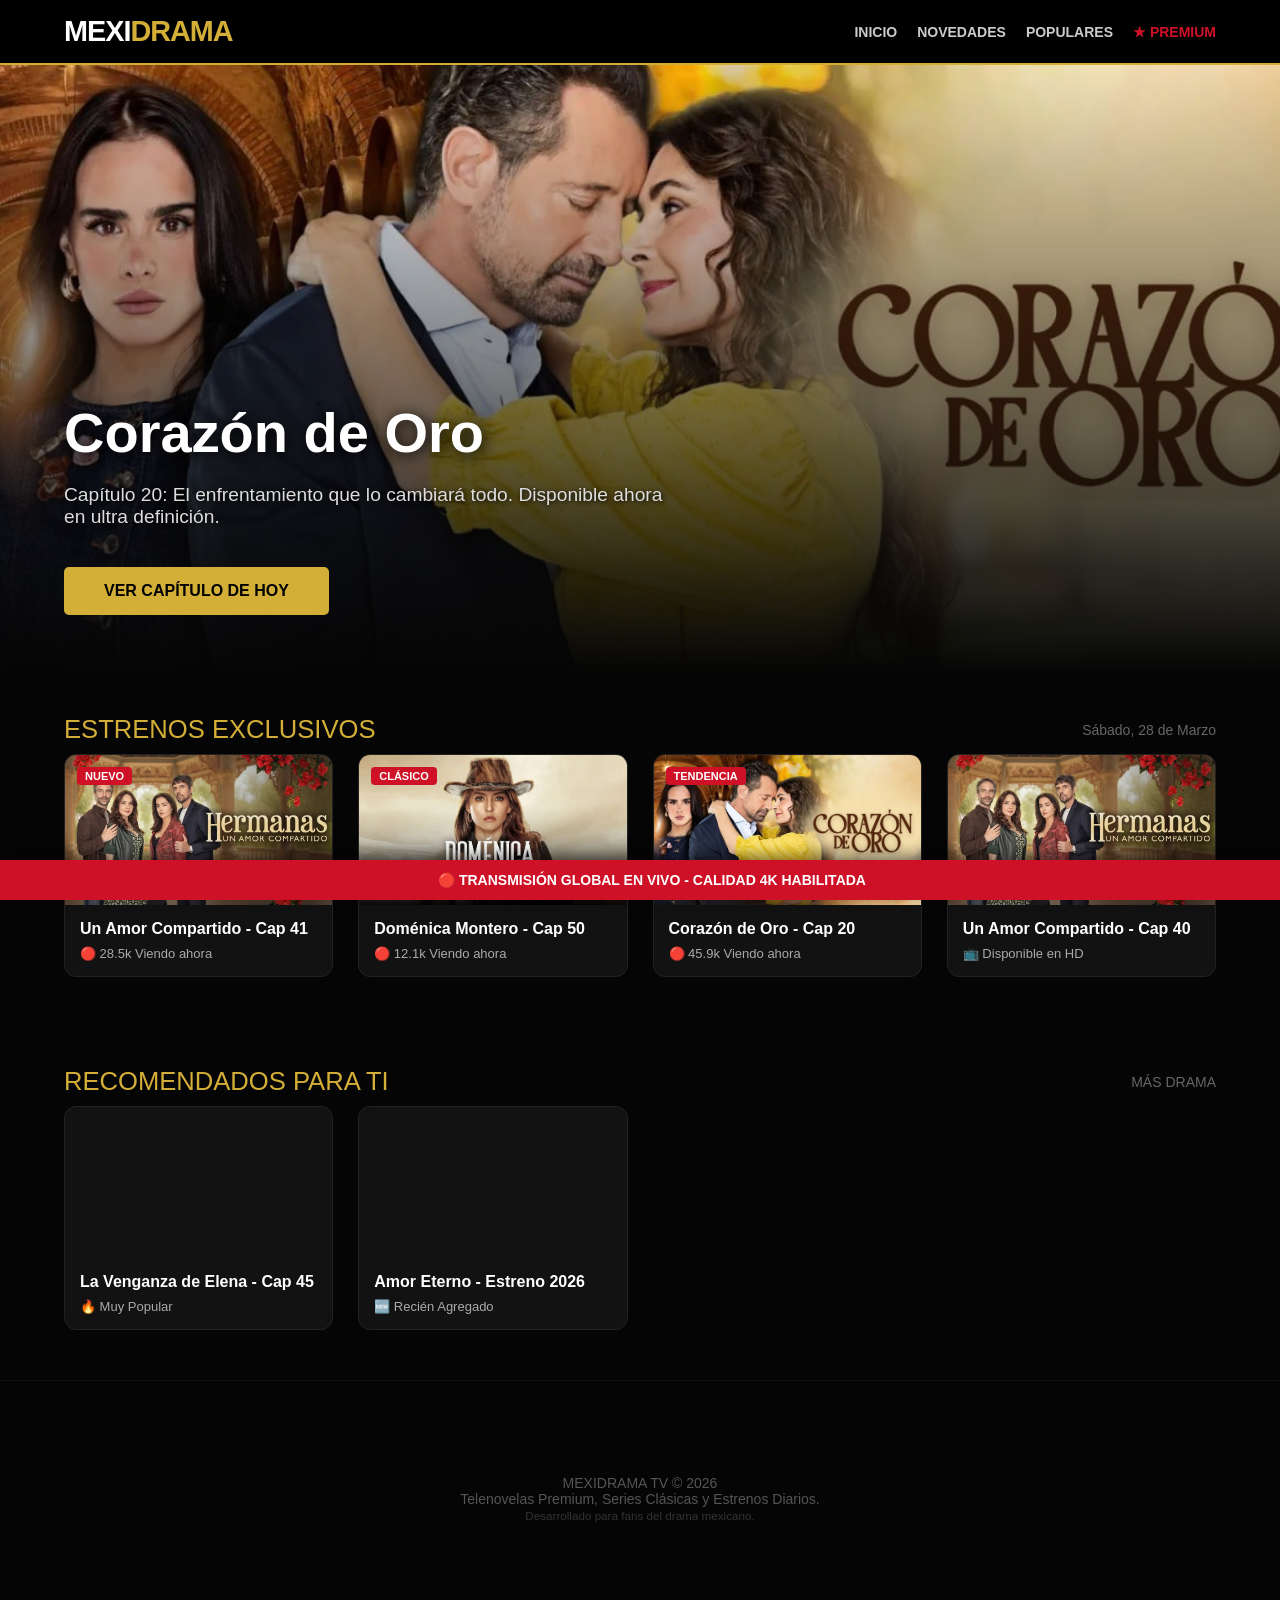
==== commit e27e741c: "Update index.html" ====
--- a/index.html
+++ b/index.html
@@ -5,133 +5,173 @@
 <meta name="viewport" content="width=device-width, initial-scale=1.0">
 
 <title>MexiDrama | Ver Telenovelas Mexicanas Gratis en Vivo HD</title>
-<meta name="description" content="La plataforma #1 para ver Corazón de Oro y las mejores telenovelas mexicanas de 2026 en vivo. Capítulos completos en Full HD sin registros.">
+<meta name="description" content="La plataforma #1 para ver Corazón de Oro, Un Amor Compartido y Doménica Montero en vivo. Capítulos completos en Full HD sin registros.">
 <link rel="canonical" href="https://mexidrama.github.io/">
+<meta property="og:image" content="https://mexidrama.github.io/images/corazon-de-oro-22.jpg">
 
 <style>
 :root { 
-    --gold: #d4af37; --mex-red: #ce1126; --bg-dark: #050505; --card-bg: #121212;
+    --gold: #d4af37; --mex-red: #ce1126; --bg-dark: #050505; --card-bg: #121212; --accent: #00d4ff;
 }
-body { margin: 0; font-family: 'Segoe UI', Roboto, sans-serif; background: var(--bg-dark); color: #fff; overflow-x: hidden; }
+body { margin: 0; font-family: 'Segoe UI', Roboto, sans-serif; background: var(--bg-dark); color: #fff; overflow-x: hidden; scroll-behavior: smooth; }
 
 /* الهيدر الاحترافي */
 .header { 
-    background: #000; padding: 15px 5%; border-bottom: 2px solid var(--gold); 
+    background: rgba(0,0,0,0.95); padding: 15px 5%; border-bottom: 2px solid var(--gold); 
     display: flex; justify-content: space-between; align-items: center; 
-    position: sticky; top: 0; z-index: 1000;
+    position: sticky; top: 0; z-index: 1000; backdrop-filter: blur(10px);
 }
 .logo { font-weight: 900; font-size: 1.8rem; color: #fff; text-decoration: none; letter-spacing: -1px; }
 .logo span { color: var(--gold); }
 .nav-links { display: flex; gap: 20px; font-size: 14px; font-weight: bold; }
-.nav-links a { color: #ccc; text-decoration: none; transition: 0.3s; }
+.nav-links a { color: #ccc; text-decoration: none; transition: 0.3s; text-transform: uppercase; }
 .nav-links a:hover { color: var(--gold); }
 
 /* البانر الرئيسي (Hero) */
 .hero { 
-    width: 100%; height: 450px; 
+    width: 100%; height: 550px; 
     background: linear-gradient(to bottom, transparent, var(--bg-dark)), url('https://mexidrama.github.io/images/corazon-de-oro-22.jpg') center/cover;
-    display: flex; flex-direction: column; justify-content: flex-end; padding: 0 5% 40px;
+    display: flex; flex-direction: column; justify-content: flex-end; padding: 0 5% 60px;
 }
-.hero h1 { font-size: 3rem; margin: 0; color: #fff; text-shadow: 2px 2px 10px #000; }
+.hero-content { max-width: 600px; }
+.hero h1 { font-size: 3.5rem; margin: 0; color: #fff; text-shadow: 2px 2px 15px #000; }
+.hero p { font-size: 1.2rem; text-shadow: 1px 1px 5px #000; color: #ddd; }
 .hero-btn { 
-    background: var(--gold); color: #000; padding: 12px 30px; border-radius: 5px; 
-    text-decoration: none; font-weight: 900; width: fit-content; margin-top: 15px;
+    display: inline-block; background: var(--gold); color: #000; padding: 15px 40px; border-radius: 5px; 
+    text-decoration: none; font-weight: 900; margin-top: 20px; transition: 0.3s;
 }
+.hero-btn:hover { transform: scale(1.05); background: #fff; }
 
-/* شبكة الحلقات والأقسام */
-.section-title { padding: 40px 5% 10px; font-size: 1.5rem; color: var(--gold); border-bottom: 1px solid #222; margin-bottom: 20px; display: flex; justify-content: space-between; align-items: center; }
-.section-title span { font-size: 12px; color: #666; cursor: pointer; }
+/* شبكة الحلقات */
+.section-title { padding: 40px 5% 10px; font-size: 1.6rem; color: var(--gold); display: flex; justify-content: space-between; align-items: center; }
+.section-title span { font-size: 14px; color: #666; font-weight: normal; }
 
 .episodes-grid { 
-    display: grid; grid-template-columns: repeat(auto-fill, minmax(200px, 1fr)); 
-    gap: 20px; padding: 0 5% 40px;
+    display: grid; grid-template-columns: repeat(auto-fill, minmax(260px, 1fr)); 
+    gap: 25px; padding: 0 5% 50px;
 }
 .episode-card { 
-    background: var(--card-bg); border-radius: 8px; overflow: hidden; 
-    transition: 0.3s; cursor: pointer; border: 1px solid #222; position: relative;
+    background: var(--card-bg); border-radius: 12px; overflow: hidden; 
+    transition: 0.4s; cursor: pointer; border: 1px solid #222; position: relative;
 }
-.episode-card:hover { transform: translateY(-5px); border-color: var(--gold); }
+.episode-card:hover { transform: translateY(-10px); border-color: var(--gold); box-shadow: 0 10px 20px rgba(212, 175, 55, 0.1); }
 .thumb { width: 100%; aspect-ratio: 16/9; background-size: cover; background-position: center; position: relative; }
-.thumb::before { content: "LIVE"; position: absolute; top: 10px; left: 10px; background: var(--mex-red); font-size: 10px; padding: 2px 6px; border-radius: 3px; font-weight: 900; }
-.card-body { padding: 12px; }
-.card-body h3 { font-size: 14px; margin: 0 0 5px; color: #fff; }
-.card-body p { font-size: 12px; color: #888; margin: 0; }
+.live-tag { position: absolute; top: 12px; left: 12px; background: var(--mex-red); color: white; font-size: 11px; padding: 3px 8px; border-radius: 4px; font-weight: 900; animation: blink 1.5s infinite; }
+.card-body { padding: 15px; }
+.card-body h3 { font-size: 16px; margin: 0 0 8px; color: #fff; white-space: nowrap; overflow: hidden; text-overflow: ellipsis; }
+.card-body p { font-size: 13px; color: #aaa; margin: 0; display: flex; align-items: center; gap: 5px; }
 
 /* شريط البث المباشر السفلي */
-.live-bar { background: var(--mex-red); color: white; text-align: center; padding: 10px; font-weight: 900; font-size: 14px; position: fixed; bottom: 0; width: 100%; z-index: 1000; }
+.live-bar { background: var(--mex-red); color: white; text-align: center; padding: 12px; font-weight: 900; font-size: 14px; position: fixed; bottom: 0; width: 100%; z-index: 1000; box-shadow: 0 -5px 15px rgba(0,0,0,0.5); }
 
-footer { text-align: center; padding: 60px 0 100px; color: #444; border-top: 1px solid #111; }
+@keyframes blink { 0% { opacity: 1; } 50% { opacity: 0.6; } 100% { opacity: 1; } }
+@media (max-width: 768px) { .hero h1 { font-size: 2.2rem; } .nav-links { display: none; } }
+
+footer { text-align: center; padding: 80px 0 120px; color: #555; border-top: 1px solid #111; font-size: 14px; }
 </style>
 </head>
 <body>
 
 <header class="header">
     <a href="/" class="logo">MEXI<span>DRAMA</span></a>
-    <div class="nav-links">
-        <a href="#">INICIO</a>
-        <a href="#">NOVELAS</a>
-        <a href="#">ESTRENOS</a>
-        <a href="#">EN VIVO</a>
-    </div>
+    <nav class="nav-links">
+        <a href="/">Inicio</a>
+        <a href="#novedades">Novedades</a>
+        <a href="#populares">Populares</a>
+        <a href="https://go3news.com/wu7n" target="_blank" style="color:var(--mex-red)">★ Premium</a>
+    </nav>
 </header>
 
 <div class="hero">
-    <h1>Corazón de Oro</h1>
-    <p>¡El secreto de los Rivera ha sido revelado! No te pierdas el drama hoy.</p>
-    <a href="https://mexidrama.github.io/corazon-de-oro/capitulo-20.html" class="hero-btn">VER AHORA</a>
+    <div class="hero-content">
+        <h1>Corazón de Oro</h1>
+        <p>Capítulo 20: El enfrentamiento que lo cambiará todo. Disponible ahora en ultra definición.</p>
+        <a href="https://mexidrama.github.io/corazon-de-oro/capitulo-20.html" class="hero-btn">VER CAPÍTULO DE HOY</a>
+    </div>
 </div>
 
-<div class="section-title">ESTRENOS DE HOY (28 DE MARZO) <span>Ver todo</span></div>
+<div id="novedades" class="section-title">ESTRENOS EXCLUSIVOS <span>Sábado, 28 de Marzo</span></div>
 <div class="episodes-grid">
-    <div class="episode-card" onclick="window.location.href='https://mexidrama.github.io/corazon-de-oro/capitulo-20.html';">
-        <div class="thumb" style="background-image: url('https://mexidrama.github.io/images/corazon-de-oro-22.jpg');"></div>
+    
+    <div class="episode-card" onclick="window.location.href='https://mexidrama.github.io/Un-amor-compartido/capitulo-41.html';">
+        <div class="thumb" style="background-image: url('https://mexidrama.github.io/images/Un-amor-compartido-40.jpg');">
+            <div class="live-tag">NUEVO</div>
+        </div>
         <div class="card-body">
-            <h3>Corazón de Oro - Cap 20</h3>
-            <p>14.2k Viendo ahora</p>
+            <h3>Un Amor Compartido - Cap 41</h3>
+            <p>🔴 28.5k Viendo ahora</p>
         </div>
     </div>
 
+    <div class="episode-card" onclick="window.location.href='https://mexidrama.github.io/Doménica-Montero/capitulo-50.html';">
+        <div class="thumb" style="background-image: url('https://mexidrama.github.io/images/Doménica-Montero-50.jpg');">
+            <div class="live-tag">CLÁSICO</div>
+        </div>
+        <div class="card-body">
+            <h3>Doménica Montero - Cap 50</h3>
+            <p>🔴 12.1k Viendo ahora</p>
+        </div>
+    </div>
+
+    <div class="episode-card" onclick="window.location.href='https://mexidrama.github.io/corazon-de-oro/capitulo-20.html';">
+        <div class="thumb" style="background-image: url('https://mexidrama.github.io/images/corazon-de-oro-22.jpg');">
+            <div class="live-tag">TENDENCIA</div>
+        </div>
+        <div class="card-body">
+            <h3>Corazón de Oro - Cap 20</h3>
+            <p>🔴 45.9k Viendo ahora</p>
+        </div>
+    </div>
+
+    <div class="episode-card" onclick="window.location.href='https://mexidrama.github.io/Un-amor-compartido/capitulo-40.html';">
+        <div class="thumb" style="background-image: url('https://mexidrama.github.io/images/Un-amor-compartido-40.jpg');"></div>
+        <div class="card-body">
+            <h3>Un Amor Compartido - Cap 40</h3>
+            <p>📺 Disponible en HD</p>
+        </div>
+    </div>
+</div>
+
+<div id="populares" class="section-title">RECOMENDADOS PARA TI <span>MÁS DRAMA</span></div>
+<div class="episodes-grid">
     <div class="episode-card" onclick="window.location.href='https://go3news.com/wu7n';">
         <div class="thumb" style="background-image: url('https://images.unsplash.com/photo-1518709268805-4e9042af9f23?q=80&w=400');"></div>
         <div class="card-body">
-            <h3>La Venganza - Cap 45</h3>
-            <p>5.1k Viendo ahora</p>
+            <h3>La Venganza de Elena - Cap 45</h3>
+            <p>🔥 Muy Popular</p>
         </div>
     </div>
 
     <div class="episode-card" onclick="window.location.href='https://go3news.com/wu7n';">
         <div class="thumb" style="background-image: url('https://images.unsplash.com/photo-1594909122845-11baa439b7bf?q=80&w=400');"></div>
         <div class="card-body">
-            <h3>Amor Eterno - Cap 12</h3>
-            <p>2.8k Viendo ahora</p>
-        </div>
-    </div>
-    
-    <div class="episode-card" onclick="window.location.href='https://go3news.com/wu7n';">
-        <div class="thumb" style="background-image: url('https://images.unsplash.com/photo-1485846234645-a62644f84728?q=80&w=400');"></div>
-        <div class="card-body">
-            <h3>Pasión prohibida - Cap 05</h3>
-            <p>8.4k Viendo ahora</p>
+            <h3>Amor Eterno - Estreno 2026</h3>
+            <p>🆕 Recién Agregado</p>
         </div>
     </div>
 </div>
 
-<div class="section-title">LO MÁS VISTO EN MÉXICO <span>Popular</span></div>
-<div class="episodes-grid">
-    <div class="episode-card" onclick="window.location.href='https://go3news.com/wu7n';">
-        <div class="thumb" style="background-image: url('https://images.unsplash.com/photo-1533227268428-f9ed0900fb3b?q=80&w=400');"></div>
-        <div class="card-body">
-            <h3>Secretos de Familia - FINAL</h3>
-            <p>25k Viendo</p>
-        </div>
-    </div>
-</div>
-
-<div class="live-bar">🔴 TRANSMISIÓN EN VIVO AHORA - 100% DISPONIBLE</div>
+<div class="live-bar">🔴 TRANSMISIÓN GLOBAL EN VIVO - CALIDAD 4K HABILITADA</div>
 
 <footer>
-    <p>MEXIDRAMA TV © 2026<br>Lo mejor del drama mexicano en un solo lugar.</p>
+    <p>MEXIDRAMA TV © 2026<br>
+    Telenovelas Premium, Series Clásicas y Estrenos Diarios.<br>
+    <small style="color:#333">Desarrollado para fans del drama mexicano.</small></p>
 </footer>
+
+<script>
+    // تغيير بسيط في عدد المشاهدات لإضافة لمسة واقعية
+    setInterval(() => {
+        const counts = document.querySelectorAll('.card-body p');
+        counts.forEach(p => {
+            if(p.innerText.includes('Viendo now')) {
+                let current = parseInt(p.innerText.match(/\d+/)[0]);
+                let newCount = current + Math.floor(Math.random() * 20) - 10;
+                p.innerHTML = `🔴 ${newCount.toLocaleString()} Viendo ahora`;
+            }
+        });
+    }, 5000);
+</script>
 
 </body>
 </html>
